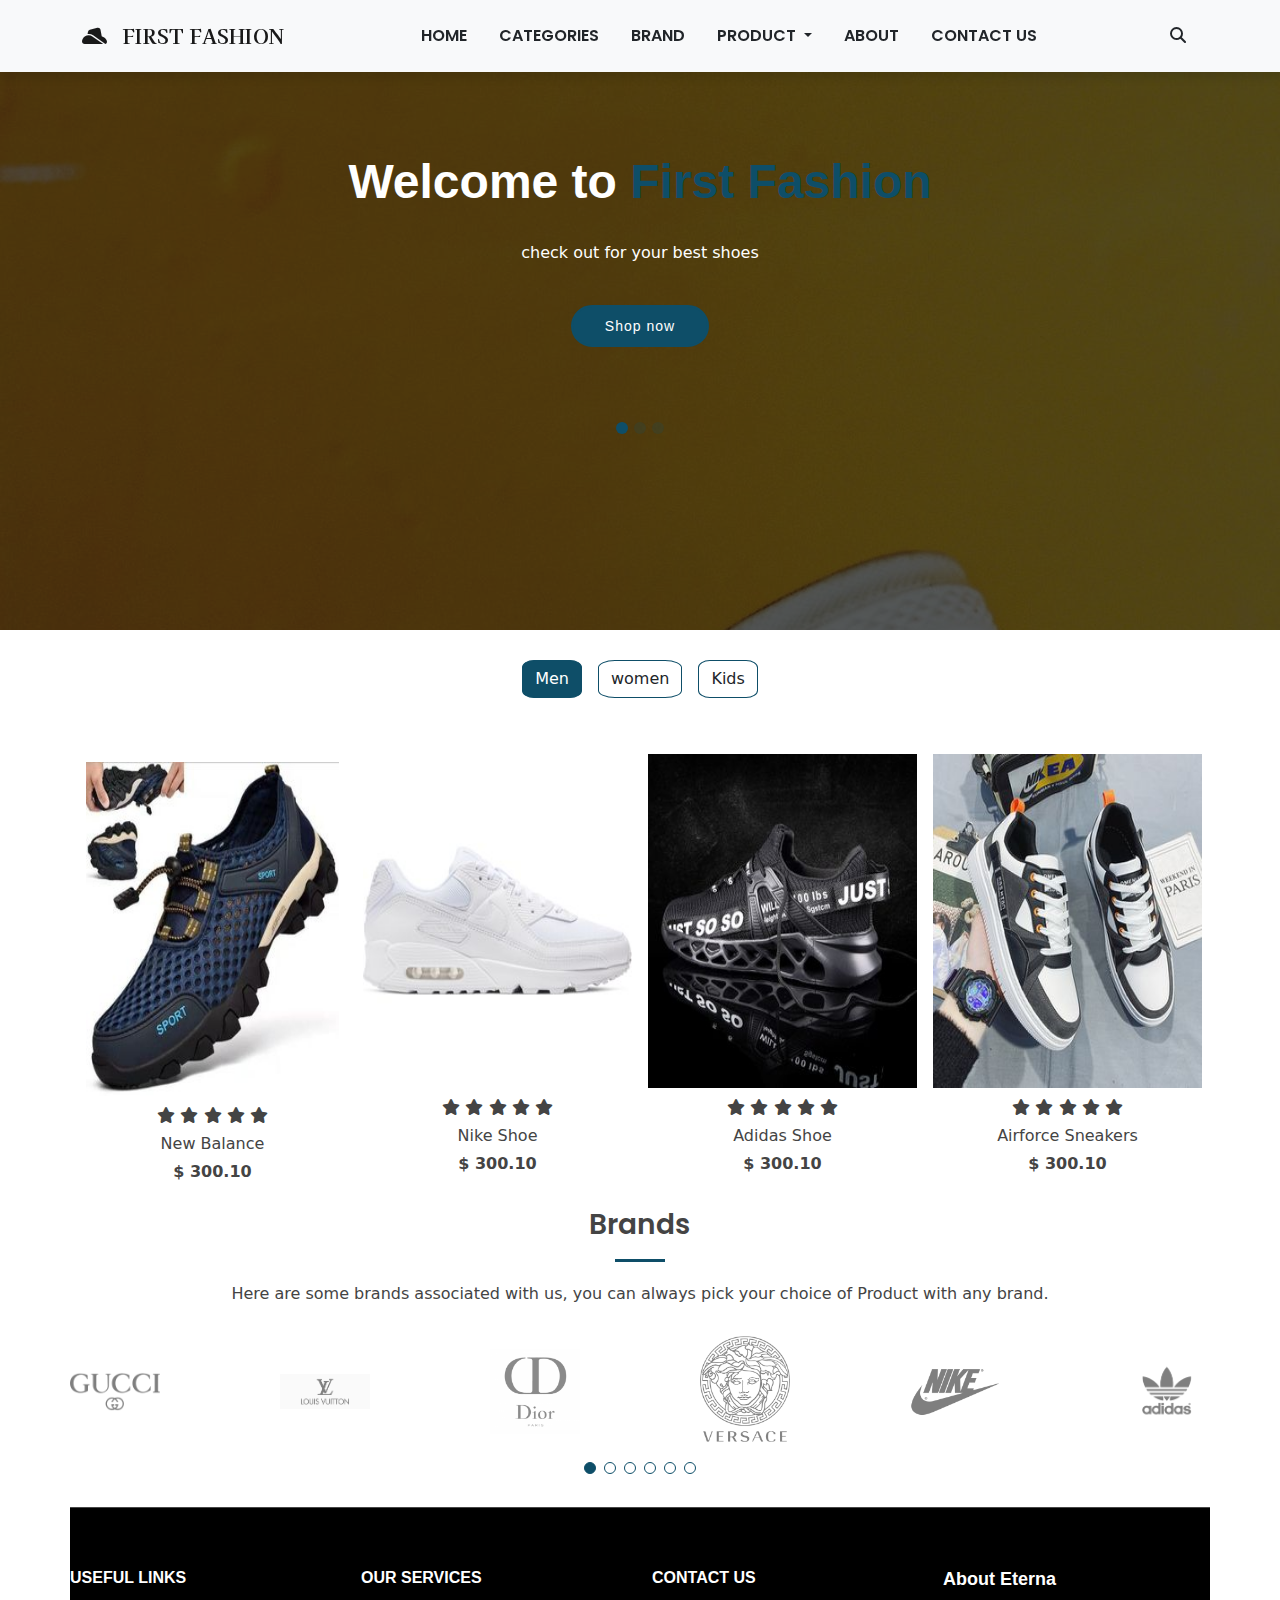
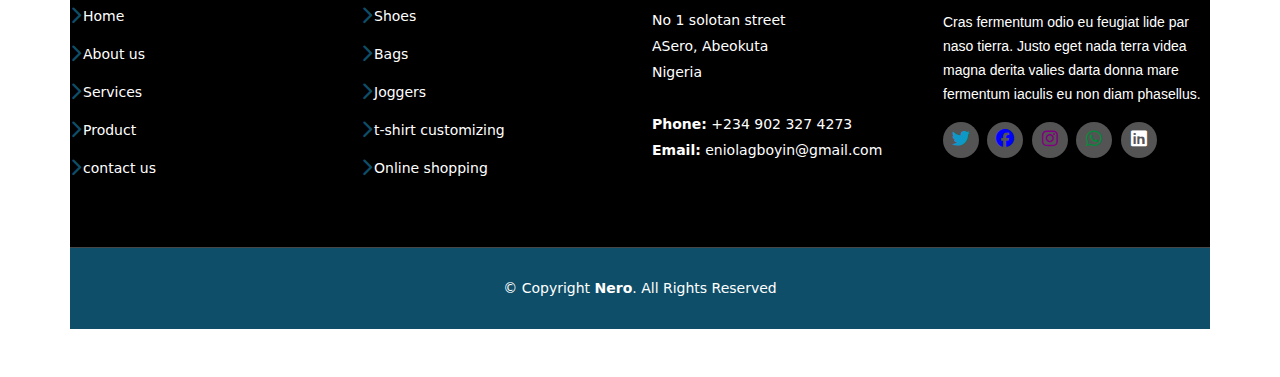
==== index.html @ dc3c1d3e "Basic setup updated" ====
<!DOCTYPE html>
<html lang="en">

<head>
  <meta charset="utf-8">
  <meta content="width=device-width, initial-scale=1.0" name="viewport">

  <title>Nero fash</title>


  <link href="assets/vendor/animate.css/animate.min.css" rel="stylesheet">
  <link rel="stylesheet" href="https://cdnjs.cloudflare.com/ajax/libs/font-awesome/6.1.0/css/all.min.css">
  <link href="assets/vendor/swiper/swiper-bundle.min.css" rel="stylesheet">
  <link rel="stylesheet" href="./bs/css/bootstrap.min.css">
  <link href="assets/css/style.css" rel="stylesheet">

</head>

<body>

 
  <!-- ======= Header ======= -->

  <nav class="navbar navbar-expand-lg navbar-light bg-light fixed-top">
    <div class="container">
      <a class="navbar-brand order-lg-0 justify-content-between align-items-center" href="index.html">
        <i class="fa-solid fa-hat-cowboy-side"></i>
        <span class="text-uppercase ms-2">First Fashion</span> 
      </a>

      <div class=" order-lg-2">
        <button type="button" class="btn border-0 position-relative">
          <i class="fa fa-search"></i>
        </button>
        
      </div>

      <button class="navbar-toggler border-0" type="button" data-bs-toggle="collapse" data-bs-target="#navbarNavDropdown" aria-controls="navbarNavDropdown" aria-expanded="false" aria-label="Toggle navigation">
        <span class="navbar-toggler-icon"></span>
      </button>

      <div class="collapse navbar-collapse order-lg-1" id="navbarNavDropdown">
        <ul class="navbar-nav mx-auto text-center ">
          <li class="nav-item px-2 py-2">
            <a class="nav-link text-uppercase text-dark " aria-current="page" href="index.html">Home</a>
          </li>
          <li class="nav-item px-2 py-2">
            <a class="nav-link text-uppercase text-dark " aria-current="page" href="#catig">Categories</a>
          </li>
          <li class="nav-item px-2 py-2">
            <a class="nav-link text-uppercase text-dark" href="#brands">Brand</a>
          </li>
          <li class="nav-item px-2 py-2 dropdown">
            <a class="nav-link text-uppercase text-dark dropdown-toggle" href="#" id="navbarDropdownMenuLink" role="button" data-bs-toggle="dropdown" aria-expanded="false">
                product
              </a>
              <ul class="dropdown-menu" aria-labelledby="navbarDropdownMenuLink">
                <li><a class="dropdown-item" href="./shoes.html">Shoes</a></li>
                <li><a class="dropdown-item" href="./bags.html">Bags</a></li>
                <li><a class="dropdown-item" href="./joggers.html">Joggers</a></li>
              </ul>
            </li>
          <li class="nav-item px-2 py-2">
            <a class="nav-link text-uppercase text-dark" href="about.html">About</a>
          </li>
          <li class="nav-item px-2 py-2">
            <a class="nav-link text-uppercase text-dark" href="contact.html">Contact us</a>
          </li>
        </ul>
      </div>
    </div>
  </nav>
  <!-- header section ends -->



  <!-- ======= carousel ======= -->
  <section id="hero">
    <div class="hero-container">
      <div id="heroCarousel" data-bs-interval="5000" class="carousel slide carousel-fade" data-bs-ride="carousel">

        <ol class="carousel-indicators" id="hero-carousel-indicators"></ol>

        <div class="carousel-inner" role="listbox">

          <!-- Slide 1 -->
          <div class="carousel-item active" style="background: url(assets/img/brands/ist\ bg.jpeg)no-repeat ">
            <div class="carousel-container">
              <div class="carousel-content">
                <h2 class="animate__animated animate__fadeInDown" style="color: white;">Welcome to <span>First Fashion</span></h2>
                <p class="animate__animated animate__fadeInUp">check out for your best shoes</p>
                <a href="" class="btn-get-started animate__animated animate__fadeInUp">Shop now</a>
              </div>
            </div>
          </div>

          <!-- Slide 2 -->
          <div class="carousel-item" style="background: url(./assets/img/2nd\ bg.jpg)  no-repeat;">
            <div class="carousel-container">
              <div class="carousel-content">
                <h2 class="animate__animated fanimate__adeInDown" style="color: white;">We Provide you <span>quality product</span></h2>
                <p class="animate__animated animate__fadeInUp">check out for quality bags</p>
                <a href="" class="btn-get-started animate__animated animate__fadeInUp">Shop now</a>
              </div>
            </div>
          </div>

          <!-- Slide 3 -->
          <div class="carousel-item" style="background: url(./assets/img/3rd\ bg.jpg) no-repeat cover;">
            <div class="carousel-container">
              <div class="carousel-content">
                <h2 class="animate__animated animate__fadeInDown" style="color: white;">Buy <span>Now</span></h2>
                <p class="animate__animated animate__fadeInUp">Enjoy wearing quality products</p>
                <a href="" class="btn-get-started animate__animated animate__fadeInUp">Shop now</a>
              </div>
            </div>
          </div>

        </div>

        <a class="carousel-control-prev" href="#heroCarousel" role="button" data-bs-slide="prev">
          <span class="carousel-control-prev-icon bi bi-chevron-left" aria-hidden="true"></span>
        </a>

        <a class="carousel-control-next" href="#heroCarousel" role="button" data-bs-slide="next">
          <span class="carousel-control-next-icon bi bi-chevron-right" aria-hidden="true"></span>
        </a>

      </div>
    </div>
  </section><!-- Carousel -->
  

  <!-- ======= Featured Section ======= -->
  <section id=".category" class="py-5">
    <div class="container" id="catig">
      <div class="title text-center">
          <h2 class=" d-inline-block position-relative">Categories</h2>
        </div>

        <div class="row">
          <div class="d-flex flex-wrap justify-content-center mt-5">
            <button type="button" class="btn  m-2 text-dark active-filter-btn">Men</button>
            <button type="button" class="btn  m-2 text-dark">women</button>
            <button type="button" class="btn m-2 text-dark">Kids</button>
          </div>

          <div class="collection-list mt-4 row gx-0 gy-3">
            <div class="col-md-6 col-lg-4 col-xl-3 p-2">
              <div class="collection-img position-relative">
                <img src="./assets/img/shoes/shoes 13.jpg" class="w-100 h-10 p-2">
            
              </div>
              <div class="text-center">
                <div class="rating">
                  <span class=""><i class="fas fa-star"></i></span>
                  <span class=""><i class="fas fa-star"></i></span>
                  <span class=""><i class="fas fa-star"></i></span>
                  <span class=""><i class="fas fa-star"></i></span>
                  <span class=""><i class="fas fa-star"></i></span>
                </div>
                <p class="text-capitalize my-1">New balance</p>
                <span class="fw-bold">$ 300.10</span>
              </div>
            </div>

            <div class="col-md-6 col-lg-4 col-xl-3">
              <div class="collection-img position-relative">
                <img src="./assets/img/shoes/shoes 3.jpg" class="w-100 h-10 p-2">
            
              </div>
              <div class="text-center">
                <div class="rating">
                  <span class=""><i class="fas fa-star"></i></span>
                  <span class=""><i class="fas fa-star"></i></span>
                  <span class=""><i class="fas fa-star"></i></span>
                  <span class=""><i class="fas fa-star"></i></span>
                  <span class=""><i class="fas fa-star"></i></span>
                </div>
                <p class="text-capitalize my-1">Nike shoe</p>
                <span class="fw-bold">$ 300.10</span>
              </div>
            </div>

            <div class="col-md-6 col-lg-4 col-xl-3">
              <div class="collection-img position-relative">
                <img src="./assets/img/shoes/shoes 5.jpg" class="w-100 h-10 p-2">
              
              </div>
              <div class="text-center">
                <div class="rating">
                  <span class=""><i class="fas fa-star"></i></span>
                  <span class=""><i class="fas fa-star"></i></span>
                  <span class=""><i class="fas fa-star"></i></span>
                  <span class=""><i class="fas fa-star"></i></span>
                  <span class=""><i class="fas fa-star"></i></span>
                </div>
                <p class="text-capitalize my-1">Adidas shoe</p>
                <span class="fw-bold">$ 300.10</span>
              </div>
            </div>

            
            <div class="col-md-6 col-lg-4 col-xl-3">
              <div class="collection-img position-relative">
                <img src="./assets/img/shoes/shoes 8.jpg" class="w-100 h-10 p-2">
               
              </div>
              <div class="text-center">
                <div class="rating">
                  <span class=""><i class="fas fa-star"></i></span>
                  <span class=""><i class="fas fa-star"></i></span>
                  <span class=""><i class="fas fa-star"></i></span>
                  <span class=""><i class="fas fa-star"></i></span>
                  <span class=""><i class="fas fa-star"></i></span>
                </div>
                <p class="text-capitalize my-1">Airforce Sneakers</p>
                <span class="fw-bold">$ 300.10</span>
              </div>
            </div>



            
      


    <!-- ======= Brands Section ======= -->
    <section id="brands" class="brands">
      <div class="container">

        <div class="section-title">
          <h2>Brands</h2>
          <p>Here are some brands associated with us, you can always pick your choice of Product with any brand.</p>
        </div>
      
          

        <div class="brands-slider swiper">
          <div class="swiper-wrapper align-items-center">
            <div class="swiper-slide"><img src="assets/img/brands/gucci 2.png" class="img-fluid" alt=""></div>
            <div class="swiper-slide"><img src="assets/img/brands/lv 1.png" class="img-fluid" alt=""></div>
            <div class="swiper-slide"><img src="assets/img/brands/main dior.png" class="img-fluid" alt=""></div>
            <div class="swiper-slide"><img src="assets/img/brands/versace 1.png.crdownload" class="img-fluid" alt=""></div>
            <div class="swiper-slide"><img src="assets/img/brands/nikey.png" class="img-fluid" alt=""></div>
            <div class="swiper-slide"><img src="assets/img/brands/adidas_PNG18.png" class="img-fluid" alt=""></div>
          </div>
          <div class="swiper-pagination"></div>
        </div>

      </div>
    </section><!-- brands Section -->

  </main><!-- End #main -->

  <!-- ======= Footer ======= -->
  <footer id="footer">




    <div class="footer-top">
      <div class="container">
        <div class="row">

          <div class="col-lg-3 col-md-6 footer-links">
            <h4>Useful Links</h4>
            <ul>
              <li><i class="fas fa-chevron-right"></i> <a href="#">Home</a></li>
              <li><i class="fas fa-chevron-right"></i> <a href="#">About us</a></li>
              <li><i class="fas fa-chevron-right"></i> <a href="#">Services</a></li>
              <li><i class="fas fa-chevron-right"></i> <a href="#">Product</a></li>
              <li><i class="fas fa-chevron-right"></i> <a href="#">contact us</a></li>
            </ul>
          </div>

          <div class="col-lg-3 col-md-6 footer-links">
            <h4>Our Services</h4>
            <ul>
              <li><i class="fas fa-chevron-right"></i> <a href="#">Shoes</a></li>
              <li><i class="fas fa-chevron-right"></i> <a href="#">Bags</a></li>
              <li><i class="fas fa-chevron-right"></i> <a href="#">Joggers</a></li>
              <li><i class="fas fa-chevron-right"></i> <a href="#">t-shirt customizing</a></li>
              <li><i class="fas fa-chevron-right"></i> <a href="#">Online shopping</a></li>
            </ul>
          </div>

          <div class="col-lg-3 col-md-6 footer-contact">
            <h4>Contact Us</h4>
            <p>
              No 1 solotan street<br>
              ASero, Abeokuta<br>
              Nigeria <br><br>
              <strong>Phone:</strong> +234 902 327 4273<br>
              <strong>Email:</strong> eniolagboyin@gmail.com<br>
            </p>

          </div>

          <div class="col-lg-3 col-md-6 footer-info">
            <h3>About Eterna</h3>
            <p>Cras fermentum odio eu feugiat lide par naso tierra. Justo eget nada terra videa magna derita valies darta donna mare fermentum iaculis eu non diam phasellus.</p>
            <div class="social-links mt-3">
              <a href="#" class="twitter"><i class="fa-brands fa-twitter" style="color: rgb(13, 152,199);"></i></a>
              <a href="#" class="facebook"><i class="fa-brands fa-facebook" style="color: blue; "></i></a>
              <a href="#" class="instagram"><i class="fa-brands fa-instagram" style="color: purple;"></i></a>
              <a href="#" class="google-plus"><i class="fa-brands fa-whatsapp" style="color: rgb(5, 136, 60);"></i></a>
              <a href="#" class="linkedin"><i class="fa-brands fa-linkedin"></i></a>
            </div>
          </div>

        </div>
      </div>
    </div>

    <div class="container">
      <div class="copyright">
        &copy; Copyright <strong><span>Nero</span></strong>. All Rights Reserved
      </div>
    </div>
  </footer>
  <!-- End Footer -->



  <a href="#" class="back-to-top d-flex align-items-center justify-content-center"><i class="fa-solid fa-arrow-up"></i></a>

  <script src="assets/vendor/glightbox/js/glightbox.min.js"></script>
  <script src="assets/vendor/isotope-layout/isotope.pkgd.min.js"></script>
  <script src="assets/vendor/swiper/swiper-bundle.min.js"></script>
  <script src="assets/vendor/waypoints/noframework.waypoints.js"></script>
 <script src="./bs/js/bootstrap.min.js"></script>
  <script src="assets/js/main.js"></script>

</body>

</html>
---- assets/css/style.css ----
@import url('https://fonts.googleapis.com/css2?family=Kaisei+Tokumin:wght@500&family=Poppins:wght@200&display=swap');
:root{
  --lg-font:  'Kaisei Tokumin', serif;
  --sm-font: 'Poppins', sans-serif;
}

body {
  /* font-family: "Open Sans", sans-serif; */
  color: #444444;
}

a {
  color: #e96b56;
  text-decoration: none;
}

a:hover {
  color: #0e4e68;
  text-decoration: none;
}

h1, h2, h3, h4, h5, h6 {
  font-family: "Raleway", sans-serif;
}

/*--------------------------------------------------------------
# Back to top button
--------------------------------------------------------------*/
.back-to-top {
  position: fixed;
  visibility: hidden;
  opacity: 0;
  right: 15px;
  bottom: 15px;
  z-index: 996;
  background: #0e4e68;
  width: 40px;
  height: 40px;
  border-radius: 4px;
  transition: all 0.4s;
}
.back-to-top i {
  font-size: 28px;
  color: #fff;
  line-height: 0;
}
.back-to-top:hover {
  background: #ee8b7a;
  color: #fff;
}
.back-to-top.active {
  visibility: visible;
  opacity: 1;
}




/*--------------------------------------------------------------
# Navigation Menu
--------------------------------------------------------------*/

#navbarNavDropdown .navbar-nav .nav-item .nav-link:hover{
  color: #0e4e68;
}
.navbar{
  box-shadow: 0 3px 9px 3px rgba(0, 0, 0, 0.1);
}
#navbarNavDropdown .navbar-nav .nav-item .nav-link.active {
  font-weight: 600;
  color: #0e4e68;
  font-size: 18px;
}
.navbar-brand{
  font-weight: bold;
  font-size: 20px;
  text-decoration: none;
}
.navbar-brand span{
  font-family: var(--lg-font);
}
.nav-item{
  font-family: var(--sm-font);
  font-weight: 600;
}




/* -------------Navigation End */


/* media queries */

/* @media (max-width:991px){
  html{
      font-size: 55%;
  }
  .header{
      padding: 2rem;
  }
}

@media (max-width:768px){
  .header{
      background-color: white;
  }
  .header #menu-bar{
      display: block;
  }
  .header .navbar{
      position: absolute;
      top:100%; left: -120%; 
      width: 100%;
      background: rgb(2, 2, 42);
      border-top: .1rem solid rgba(0, 0, 0, 0.1);
  }
  .header .navbar.active{
      left: 0;
  }
  .header .navbar ul li {
      padding: .5rem;
      margin: 3rem;
      display: block;
  }
  .header .navbar ul li a{
      color: white;
      font-size: 2.5rem;
  }
  .icons #q-btn{
      color: black;
  }
} */

/*--------------------------------------------------------------
# Hero Section
--------------------------------------------------------------*/
#hero {
  width: 100%;
  height: 70vh;
  background-color: rgba(59, 59, 59, 0.8);
  overflow: hidden;
  padding: 0;
  margin-bottom: -120px;
  position: relative;
  z-index: 1;
}
#hero .carousel-item {
  width: 100%;
  height: 70vh;
  background-size: cover;
  background-position: center;
  background-repeat: no-repeat;
  background-position: center center;
}
#hero .carousel-item::before {
  content: "";
  background-color: rgba(13, 17, 17, 0.698);
  position: absolute;
  top: 0;
  right: 0;
  left: 0;
  bottom: 0;
}
#hero .carousel-container {
  display: flex;
  justify-content: center;
  align-items: center;
  position: absolute;
  bottom: 0;
  top: 0;
  left: 0;
  right: 0;
  padding-bottom: 120px;
}
#hero .carousel-content {
  text-align: center;
}
#hero h2 {
  color: black;
  margin-bottom: 30px;
  font-size: 48px;
  font-weight: 700;
}
#hero h2 span {
  color: #0e4e68;
}
#hero p {
  width: 80%;
  -webkit-animation-delay: 0.4s;
  animation-delay: 0.4s;
  margin: 0 auto 30px auto;
  color: white;
}
#hero .carousel-inner .carousel-item {
  transition-property: opacity;
  background-position: center top;
}
#hero .carousel-inner .carousel-item,
#hero .carousel-inner .active.carousel-item-start,
#hero .carousel-inner .active.carousel-item-end {
  opacity: 0;
}
#hero .carousel-inner .active,
#hero .carousel-inner .carousel-item-next.carousel-item-start,
#hero .carousel-inner .carousel-item-prev.carousel-item-end {
  opacity: 1;
  transition: 0.5s;
}
#hero .carousel-inner .carousel-item-next,
#hero .carousel-inner .carousel-item-prev,
#hero .carousel-inner .active.carousel-item-start,
#hero .carousel-inner .active.carousel-item-end {
  left: 0;
  transform: translate3d(0, 0, 0);
}
#hero .carousel-control-prev, #hero .carousel-control-next {
  width: 10%;
}
#hero .carousel-control-next-icon, #hero .carousel-control-prev-icon {
  background: none;
  font-size: 48px;
  line-height: 1;
  width: auto;
  height: auto;
  color: #545454;
}
#hero .carousel-indicators li {
  cursor: pointer;
  background: #0e4e68;
  overflow: hidden;
  border: 0;
  width: 12px;
  height: 12px;
  border-radius: 50px;
  margin-bottom: 180px;
  opacity: 0.2;
}
#hero .carousel-indicators li.active {
  opacity: 1;
}
#hero .btn-get-started {
  font-family: "Raleway", sans-serif;
  font-weight: 500;
  font-size: 14px;
  letter-spacing: 1px;
  display: inline-block;
  padding: 12px 32px;
  border-radius: 50px;
  transition: 0.5s;
  line-height: 1;
  margin: 10px;
  color: #fff;
  -webkit-animation-delay: 0.8s;
  animation-delay: 0.8s;
  border: 2px solid #0e4e68;
  background: #0e4e68;
}
#hero .btn-get-started:hover {
  background: transparent;
  color: #0e4e68;
  text-decoration: none;
}
@media (max-height: 768px), (max-width: 1200px) {
  #hero {
    margin-bottom: 60px;
  }
  #hero .carousel-container {
    padding-bottom: 0;
  }
  #hero .carousel-indicators li {
    margin-bottom: 0;
  }
}
@media (max-width: 768px) {
  #hero {
    height: 90vh;
  }
  #hero .carousel-item {
    height: 90vh;
  }
}
@media (min-width: 1024px) {
  #hero p {
    width: 50%;
  }
  #hero .carousel-control-prev, #hero .carousel-control-next {
    width: 5%;
  }
}

/* title */
.title h2::before{
  position: absolute;
  content: " ";
  width: 4px;
  height: 50px;
  background-color: rgb(3, 43, 117);
  left: -20px;
  top: 50%;
  transform: translateY(-50%);
}
.btn{
  border: 1px solid #0e4e68;
  border-radius: 20%;
}
.btn:hover{
  color: white!important;
  background-color: #0e4e68;
}
.active-filter-btn{
  background-color: #0e4e68;
  color: white!important;
  border-color: #0e4e68;
}
.collection-img span{
  top: 20px;
  right: 50px;
  height: 46px;
  width: 46px;
  border-radius: 50%;
}
.collection-img img{
  width: 100px;
  height: 350px;
} 
/*--------------------------------------------------------------
# Sections General
--------------------------------------------------------------*/
.section {
  padding: 0 0 80px 0;
}

.section-bg {
  background-color: white;
}

.section-title {
  text-align: center;
  padding-bottom: 30px;
}
.section-title h2 {
  font-size: 28px;
  font-weight: 600;
  margin-bottom: 20px;
  padding-bottom: 20px;
  position: relative;
  font-family: "Poppins", sans-serif;
}
.section-title h2::after {
  content: "";
  position: absolute;
  display: block;
  width: 50px;
  height: 3px;
  background: #0e4e68;
  bottom: 0;
  left: calc(50% - 25px);
}
.section-title p {
  margin-bottom: 0;
}

/*--------------------------------------------------------------
# Breadcrumbs
--------------------------------------------------------------*/
.breadcrumbs {
  padding: 20px 0 20px 0;
  background: #f7f7f7;
  border-bottom: 1px solid #ededed;
  margin-bottom: 40px;
}
.breadcrumbs h2 {
  font-size: 28px;
  font-weight: 700;
  color: #545454;
}
.breadcrumbs ol {
  display: flex;
  flex-wrap: wrap;
  list-style: none;
  padding: 0 0 5px 0;
  margin: 0;
  font-size: 14px;
}
.breadcrumbs ol li + li {
  padding-left: 10px;
}
.breadcrumbs ol li + li::before {
  display: inline-block;
  padding-right: 10px;
  color: #6e6e6e;
  content: "/";
}

/*--------------------------------------------------------------
# Featured
--------------------------------------------------------------*/

.gender-card{
  display: flex;
}
.gender-card .card{
  box-shadow: 1p;
}

/* .featured {
  position: relative;
  z-index: 2;
}
.featured .icon-box {
  padding: 40px 30px;
  box-shadow: 0px 2px 15px rgba(0, 0, 0, 0.15);
  border-radius: 10px;
  background: #fff;
  transition: all ease-in-out 0.3s;
  height: 100%;
}
.featured .icon-box i {
  color: #e96b56;
  font-size: 42px;
  margin-bottom: 15px;
  display: block;
  line-height: 0;
}
.featured .icon-box h3 {
  font-weight: 700;
  margin-bottom: 15px;
  font-size: 20px;
}
.featured .icon-box h3 a {
  color: #545454;
  transition: 0.3s;
}
.featured .icon-box p {
  color: #545454;
  line-height: 24px;
  font-size: 14px;
  margin-bottom: 0;
}
.featured .icon-box:hover {
  background: #e96b56;
}
.featured .icon-box:hover i, .featured .icon-box:hover h3 a, .featured .icon-box:hover p {
  color: #fff;
} */



/*--------------------------------------------------------------
# About
--------------------------------------------------------------*/
.about .content h3 {
  font-weight: 600;
  font-size: 26px;
  color: #545454;
}
.about .content ul {
  list-style: none;
  padding: 0;
}
.about .content ul li {
  padding-bottom: 10px;
}
.about .content ul i {
  font-size: 20px;
  padding-right: 4px;
  color: #e96b56;
}
.about .content p:last-child {
  margin-bottom: 0;
}



/*--------------------------------------------------------------
# Our Clients
--------------------------------------------------------------*/
.brands .swiper-pagination {
  margin-top: 20px;
  position: relative;
}
.brands .swiper-pagination .swiper-pagination-bullet {
  width: 12px;
  height: 12px;
  background-color: #fff;
  opacity: 1;
  border: 1px solid #0e4e68;
}
.brands .swiper-pagination .swiper-pagination-bullet-active {
  background-color: #0e4e68;
}
.brands .swiper-slide img {
  opacity: 0.5;
  transition: 0.3s;
  filter: grayscale(100);
}
.brands .swiper-slide img:hover {
  filter: none;
  opacity: 1;
}

/*--------------------------------------------------------------
# Counts
--------------------------------------------------------------*/
.counts .count-box {
  box-shadow: -10px -5px 40px 0 rgba(0, 0, 0, 0.1);
  padding: 30px;
  width: 100%;
}
.counts .count-box i {
  display: block;
  font-size: 30px;
  color: #e96b56;
  float: left;
  line-height: 0;
}
.counts .count-box span {
  font-size: 42px;
  line-height: 24px;
  display: block;
  font-weight: 700;
  color: #545454;
  margin-left: 50px;
}
.counts .count-box p {
  padding: 30px 0 0 0;
  margin: 0;
  font-family: "Raleway", sans-serif;
  font-size: 14px;
}
.counts .count-box a {
  font-weight: 600;
  display: block;
  margin-top: 20px;
  color: #7a7a7a;
  font-size: 15px;
  font-family: "Poppins", sans-serif;
  transition: ease-in-out 0.3s;
}
.counts .count-box a:hover {
  color: #a1a1a1;
}


/*--------------------------------------------------------------
# Our Skills
--------------------------------------------------------------*/
.skills .content h3 {
  font-weight: 700;
  font-size: 26px;
  color: #545454;
  font-family: "Poppins", sans-serif;
  margin-bottom: 20px;
}
.skills .content ul {
  list-style: none;
  padding: 0;
}
.skills .content ul li {
  padding-bottom: 10px;
}
.skills .content ul i {
  font-size: 20px;
  padding-right: 4px;
  color: #e96b56;
}
.skills .content p:last-child {
  margin-bottom: 0;
}
.skills .progress {
  height: 62px;
  display: block;
  background: none;
  border-radius: 0;
}
.skills .progress .skill {
  padding: 0;
  margin: 0 0 6px 0;
  text-transform: uppercase;
  display: block;
  font-weight: 600;
  font-family: "Poppins", sans-serif;
  color: #545454;
}
.skills .progress .skill .val {
  float: right;
  font-style: normal;
}
.skills .progress-bar-wrap {
  background: #e0e0e0;
}
.skills .progress-bar {
  width: 1px;
  height: 10px;
  transition: 0.9s;
  background-color: #e96b56;
}
.cardi{
  display: flex;
  justify-content: space-between;
  align-items: center;
  margin: 10px auto;
}
.car{
    margin-left: 80px;
}



/*--------------------------------------------------------------
# Footer
--------------------------------------------------------------*/
#footer {
  background: #0e4e68;
  padding: 0 0 30px 0;
  color: #fff;
  font-size: 14px;
}
#footer .footer-top {
  background: black;
  border-top: 1px solid #474747;
  border-bottom: 1px solid #474747;
  padding: 60px 0 30px 0;
}
#footer .footer-top .footer-info {
  margin-bottom: 30px;
}
#footer .footer-top .footer-info h3 {
  font-size: 18px;
  margin: 0 0 20px 0;
  padding: 2px 0 2px 0;
  line-height: 1;
  font-weight: 700;
}
#footer .footer-top .footer-info p {
  font-size: 14px;
  line-height: 24px;
  margin-bottom: 0;
  font-family: "Raleway", sans-serif;
  color: #fff;
}
#footer .footer-top .social-links a {
  font-size: 18px;
  font-weight: 700;
  display: inline-block;
  background: #545454;
  color: #fff;
  line-height: 1;
  padding: 8px 0;
  margin-right: 4px;
  border-radius: 50%;
  text-align: center;
  width: 36px;
  height: 36px;
  transition: 0.3s;
}
#footer .footer-top .social-links a:hover {
  background: #0e4e68;
  color: #fff;
  text-decoration: none;
}

#footer .footer-top h4 {
  font-size: 16px;
  font-weight: bold;
  color: #fff;
  text-transform: uppercase;
  position: relative;
  padding-bottom: 12px;
}
#footer .footer-top .footer-links {
  margin-bottom: 30px;
}
#footer .footer-top .footer-links ul {
  list-style: none;
  padding: 0;
  margin: 0;
}
#footer .footer-top .footer-links ul i {
  padding-right: 2px;
  color: #0e4e68  ;
  font-size: 18px;
  line-height: 1;
}
#footer .footer-top .footer-links ul li {
  padding: 10px 0;
  display: flex;
  align-items: center;
}
#footer .footer-top .footer-links ul li:first-child {
  padding-top: 0;
}
#footer .footer-top .footer-links ul a {
  color: #fff;
  transition: 0.3s;
  display: inline-block;
  line-height: 1;
}
#footer .footer-top .footer-links ul a:hover {
  color: #0e4e68;
}
#footer .footer-top .footer-contact {
  margin-bottom: 30px;
}
#footer .footer-top .footer-contact p {
  line-height: 26px;
}
#footer .copyright {
  text-align: center;
  padding-top: 30px;
}
#footer .credits {
  padding-top: 10px;
  text-align: center;
  font-size: 13px;
  color: #fff;
}
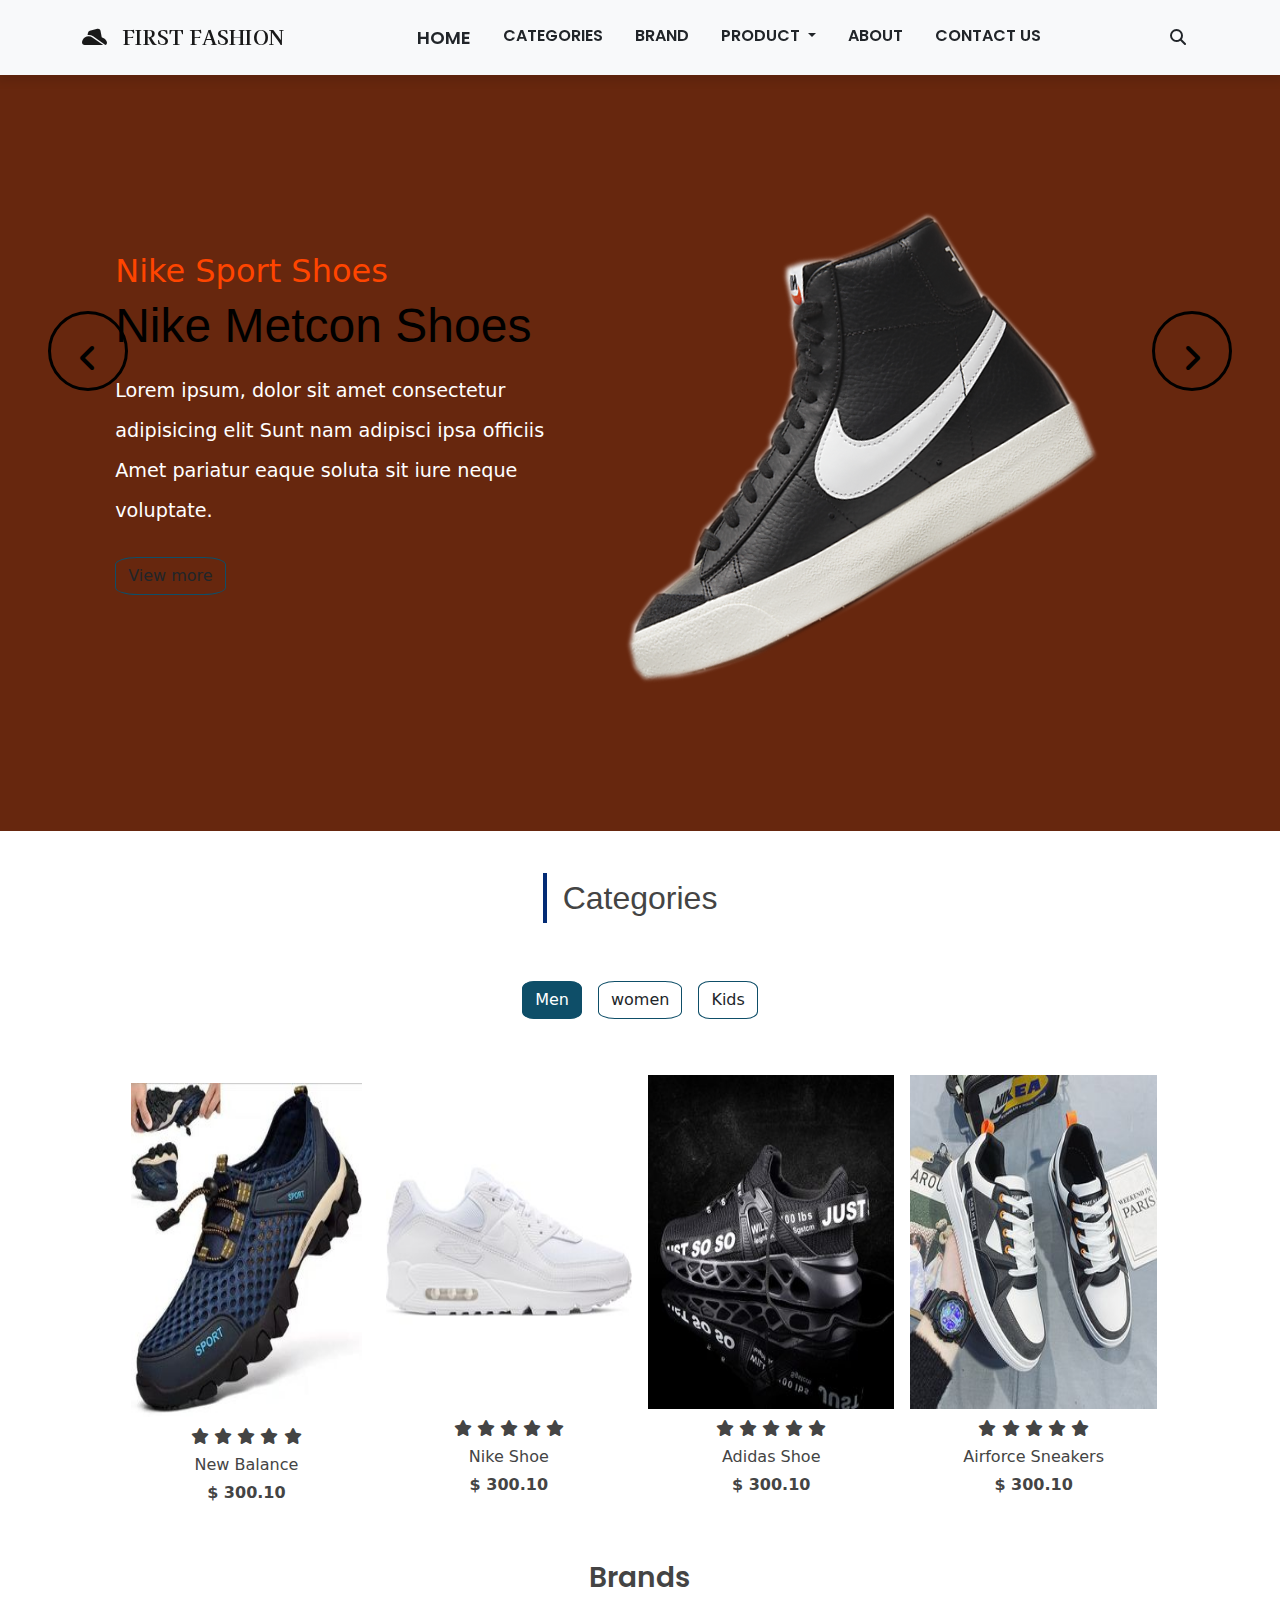
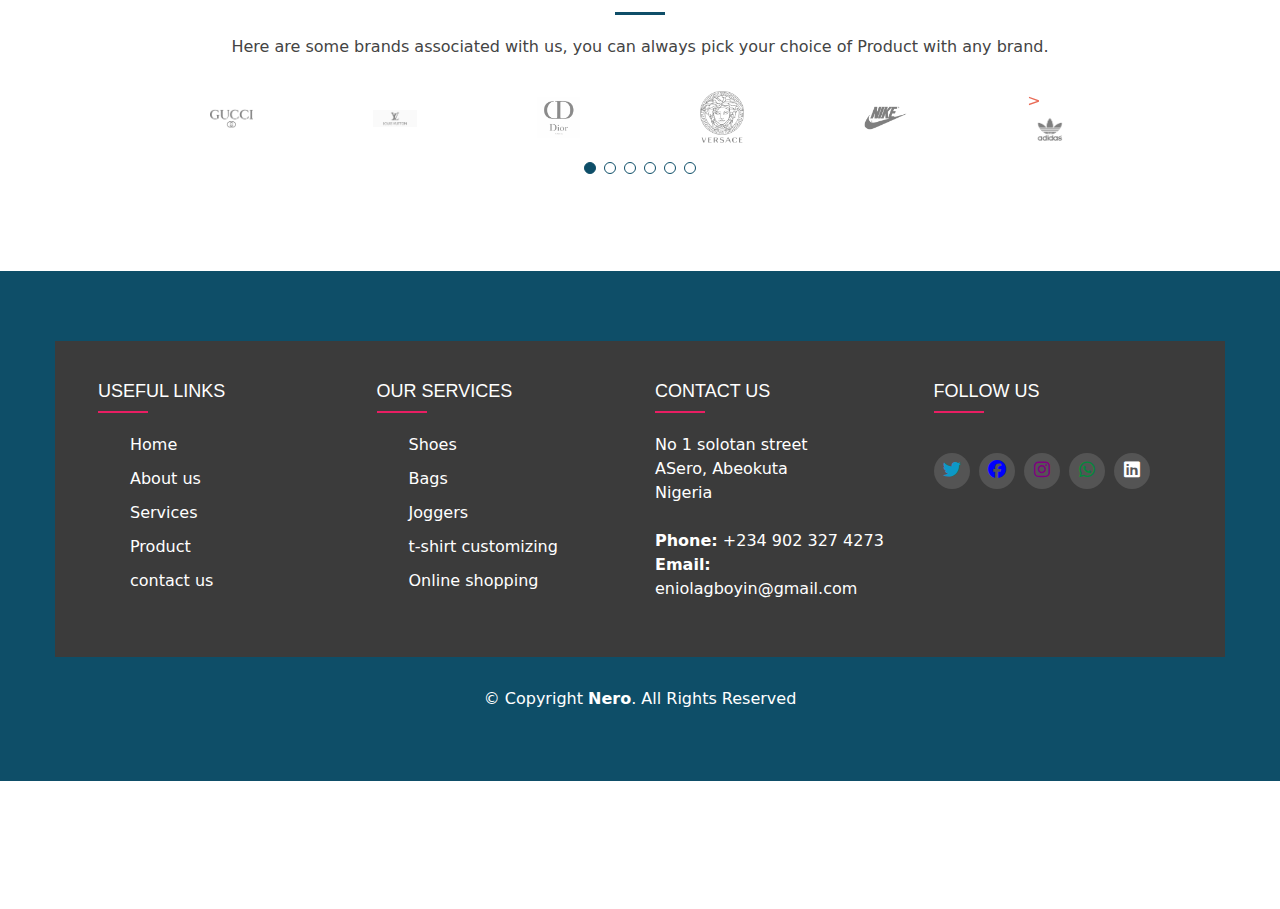
==== commit 4e5377a3: "OKay" ====
--- a/index.html
+++ b/index.html
@@ -42,7 +42,7 @@
       <div class="collapse navbar-collapse order-lg-1" id="navbarNavDropdown">
         <ul class="navbar-nav mx-auto text-center ">
           <li class="nav-item px-2 py-2">
-            <a class="nav-link text-uppercase text-dark " aria-current="page" href="index.html">Home</a>
+            <a class="nav-link text-uppercase text-dark active" aria-current="page" href="index.html">Home</a>
           </li>
           <li class="nav-item px-2 py-2">
             <a class="nav-link text-uppercase text-dark " aria-current="page" href="#catig">Categories</a>
@@ -75,60 +75,81 @@
 
 
   <!-- ======= carousel ======= -->
-  <section id="hero">
-    <div class="hero-container">
-      <div id="heroCarousel" data-bs-interval="5000" class="carousel slide carousel-fade" data-bs-ride="carousel">
-
-        <ol class="carousel-indicators" id="hero-carousel-indicators"></ol>
-
-        <div class="carousel-inner" role="listbox">
-
-          <!-- Slide 1 -->
-          <div class="carousel-item active" style="background: url(assets/img/brands/ist\ bg.jpeg)no-repeat ">
-            <div class="carousel-container">
-              <div class="carousel-content">
-                <h2 class="animate__animated animate__fadeInDown" style="color: white;">Welcome to <span>First Fashion</span></h2>
-                <p class="animate__animated animate__fadeInUp">check out for your best shoes</p>
-                <a href="" class="btn-get-started animate__animated animate__fadeInUp">Shop now</a>
-              </div>
-            </div>
-          </div>
-
-          <!-- Slide 2 -->
-          <div class="carousel-item" style="background: url(./assets/img/2nd\ bg.jpg)  no-repeat;">
-            <div class="carousel-container">
-              <div class="carousel-content">
-                <h2 class="animate__animated fanimate__adeInDown" style="color: white;">We Provide you <span>quality product</span></h2>
-                <p class="animate__animated animate__fadeInUp">check out for quality bags</p>
-                <a href="" class="btn-get-started animate__animated animate__fadeInUp">Shop now</a>
-              </div>
-            </div>
-          </div>
-
-          <!-- Slide 3 -->
-          <div class="carousel-item" style="background: url(./assets/img/3rd\ bg.jpg) no-repeat cover;">
-            <div class="carousel-container">
-              <div class="carousel-content">
-                <h2 class="animate__animated animate__fadeInDown" style="color: white;">Buy <span>Now</span></h2>
-                <p class="animate__animated animate__fadeInUp">Enjoy wearing quality products</p>
-                <a href="" class="btn-get-started animate__animated animate__fadeInUp">Shop now</a>
-              </div>
-            </div>
-          </div>
-
-        </div>
-
-        <a class="carousel-control-prev" href="#heroCarousel" role="button" data-bs-slide="prev">
-          <span class="carousel-control-prev-icon bi bi-chevron-left" aria-hidden="true"></span>
-        </a>
-
-        <a class="carousel-control-next" href="#heroCarousel" role="button" data-bs-slide="next">
-          <span class="carousel-control-next-icon bi bi-chevron-right" aria-hidden="true"></span>
-        </a>
-
-      </div>
-    </div>
-  </section><!-- Carousel -->
+  <section class="home" id="home">
+    <div class="slide-container active" style="background-color: #67270E;">
+      <!-- <img src="./assets/img/slide/blue_textile_background.jpg" alt="" class="bgimg"> -->
+        <div class="slide">
+            <div class="content">
+                <span>Nike Sport Shoes</span>
+                <h3>Nike Metcon Shoes</h3>
+                <p>
+                    Lorem ipsum, dolor sit amet consectetur adipisicing elit 
+                    Sunt nam adipisci ipsa officiis Amet pariatur eaque soluta 
+                    sit iure neque voluptate.
+                </p>
+                <a href="#" class="btn">View more</a>
+            </div>
+            <div class="image">
+                <img src="./assets/img/slide/1.png" class="shoe">
+            </div>
+        </div>
+    </div>
+    <div class="slide-container " style="background-color: #21670E;">
+        <div class="slide">
+            <div class="content">
+                <span>Nike Sport Shoes</span>
+                <h3>Nike Metcon Shoes</h3>
+                <p>
+                    Lorem ipsum, dolor sit amet consectetur adipisicing elit 
+                    Sunt nam adipisci ipsa officiis Amet pariatur eaque soluta 
+                    sit iure neque voluptate.
+                </p>
+                <a href="#" class="botn">View more</a>
+            </div>
+            <div class="image">
+                <img src="./assets/img/slide/apostolos-vamvouras-YQbJLyY0hFU-unsplash-removebg-preview.png" class="shoe" >
+            </div>
+        </div>
+    </div>
+    <div class="slide-container" style="background-color: #540E67;">
+        <div class="slide">
+            <div class="content">
+                <span>Nike Sport Shoes</span>
+                <h3>Nike Metcon Shoes</h3>
+                <p>
+                    Lorem ipsum, dolor sit amet consectetur adipisicing elit 
+                    Sunt nam adipisci ipsa officiis Amet pariatur eaque soluta 
+                    sit iure neque voluptate.
+                </p>
+                <a href="#" class="botn">View more</a>
+            </div>
+            <div class="image">
+                <img src="./assets/img/slide/3.png" class="shoe">
+            </div>
+        </div>
+    </div>
+    <div class="slide-container" style="background-color: #0E4E68;">
+        <div class="slide">
+            <div class="content">
+                <span>Nike Sport Shoes</span>
+                <h3>Nike Metcon Shoes</h3>
+                <p>
+                    Lorem ipsum, dolor sit amet consectetur adipisicing elit 
+                    Sunt nam adipisci ipsa officiis Amet pariatur eaque soluta 
+                    sit iure neque voluptate.
+                </p>
+                <a href="#" class="botn">View more</a>
+            </div>
+            <div class="image">
+                <img src="./assets/img/slide/4.png" class="shoe">
+            </div>
+        </div>
+    </div>
+
+    <div id="prev" class="fa fa-angle-left" onclick="prev();"></div>
+    <div id="next" class="fa fa-angle-right" onclick="next();"></div>
+</section>
+  <!-- Carousel -->
   
 
   <!-- ======= Featured Section ======= -->
@@ -226,7 +247,10 @@
 
 
     <!-- ======= Brands Section ======= -->
-    <section id="brands" class="brands">
+          
+
+        <div class="brands-slider swiper">
+          <section id="brands" class="brands">
       <div class="container">
 
         <div class="section-title">
@@ -238,87 +262,83 @@
 
         <div class="brands-slider swiper">
           <div class="swiper-wrapper align-items-center">
-            <div class="swiper-slide"><img src="assets/img/brands/gucci 2.png" class="img-fluid" alt=""></div>
-            <div class="swiper-slide"><img src="assets/img/brands/lv 1.png" class="img-fluid" alt=""></div>
-            <div class="swiper-slide"><img src="assets/img/brands/main dior.png" class="img-fluid" alt=""></div>
-            <div class="swiper-slide"><img src="assets/img/brands/versace 1.png.crdownload" class="img-fluid" alt=""></div>
-            <div class="swiper-slide"><img src="assets/img/brands/nikey.png" class="img-fluid" alt=""></div>
-            <div class="swiper-slide"><img src="assets/img/brands/adidas_PNG18.png" class="img-fluid" alt=""></div>
+            <div class="swiper-slide"><a href="https://www.gucci.com/"><img src="assets/img/brands/gucci 2.png" class="img-fluid" alt=""></a></div>
+            <div class="swiper-slide"><a href="https://www.louisvuitton.com/"><img src="assets/img/brands/lv 1.png" class="img-fluid" alt=""></a></div>
+            <div class="swiper-slide"><a href="https://www.dior.com/"><img src="assets/img/brands/main dior.png" class="img-fluid" alt=""></a></div>
+            <div class="swiper-slide"><a href="https://www.versace.com/"><img src="assets/img/brands/versace 1.png.crdownload" class="img-fluid" alt=""></a></div>
+            <div class="swiper-slide"><a href="https://www.nike.com/"><img src="assets/img/brands/nikey.png" class="img-fluid" alt=""></a></div>
+            <div class="swiper-slide"><a href="https://www.adidas.com/us">><img src="assets/img/brands/adidas_PNG18.png" class="img-fluid" alt=""></a></div>
           </div>
           <div class="swiper-pagination"></div>
         </div>
 
       </div>
+        </div>
+
+      </div>
     </section><!-- brands Section -->
 
   </main><!-- End #main -->
 
   <!-- ======= Footer ======= -->
   <footer id="footer">
-
-
-
-
-    <div class="footer-top">
-      <div class="container">
-        <div class="row">
-
-          <div class="col-lg-3 col-md-6 footer-links">
-            <h4>Useful Links</h4>
-            <ul>
-              <li><i class="fas fa-chevron-right"></i> <a href="#">Home</a></li>
-              <li><i class="fas fa-chevron-right"></i> <a href="#">About us</a></li>
-              <li><i class="fas fa-chevron-right"></i> <a href="#">Services</a></li>
-              <li><i class="fas fa-chevron-right"></i> <a href="#">Product</a></li>
-              <li><i class="fas fa-chevron-right"></i> <a href="#">contact us</a></li>
-            </ul>
+    <div class="container">
+      <div class="row">
+        <div class="footer-col">
+          <h4>Useful Links</h4>
+          <ul>
+            <li><a href="#">Home</a></li>
+            <li><a href="#">About us</a></li>
+            <li><a href="#">Services</a></li>
+            <li><a href="#">Product</a></li>
+            <li><a href="#">contact us</a></li>
+          </ul>
+        </div>
+
+        <div class="footer-col">
+          <h4>Our Services</h4>
+          <ul>
+            <li><a href="#">Shoes</a></li>
+            <li><a href="#">Bags</a></li>
+            <li><a href="#">Joggers</a></li>
+            <li><a href="#">t-shirt customizing</a></li>
+            <li><a href="#">Online shopping</a></li>
+          </ul>
+        </div>
+
+        <div class="footer-col">
+          <h4>Contact Us</h4>
+          <p>
+            No 1 solotan street<br>
+            ASero, Abeokuta<br>
+            Nigeria <br><br>
+            <strong>Phone:</strong> +234 902 327 4273<br>
+            <strong>Email:</strong> eniolagboyin@gmail.com<br>
+          </p>
+
+        </div>
+
+        <div class="footer-col">
+          <h4>Follow us</h4>
+          <div class="social-links ">
+            <a href="#" class="twitter"><i class="fa-brands fa-twitter" style="color: rgb(13, 152,199);"></i></a>
+            <a href="#" class="facebook"><i class="fa-brands fa-facebook icon" style="color: blue; "></i></a>
+            <a href="#" class="instagram"><i class="fa-brands fa-instagram icon" style="color: purple;"></i></a>
+            <a href="#" class="google-plus"><i class="fa-brands fa-whatsapp icon" style="color: rgb(5, 136, 60);"></i></a>
+            <a href="#" class="linkedin"><i class="fa-brands fa-linkedin"></i></a>
           </div>
-
-          <div class="col-lg-3 col-md-6 footer-links">
-            <h4>Our Services</h4>
-            <ul>
-              <li><i class="fas fa-chevron-right"></i> <a href="#">Shoes</a></li>
-              <li><i class="fas fa-chevron-right"></i> <a href="#">Bags</a></li>
-              <li><i class="fas fa-chevron-right"></i> <a href="#">Joggers</a></li>
-              <li><i class="fas fa-chevron-right"></i> <a href="#">t-shirt customizing</a></li>
-              <li><i class="fas fa-chevron-right"></i> <a href="#">Online shopping</a></li>
-            </ul>
-          </div>
-
-          <div class="col-lg-3 col-md-6 footer-contact">
-            <h4>Contact Us</h4>
-            <p>
-              No 1 solotan street<br>
-              ASero, Abeokuta<br>
-              Nigeria <br><br>
-              <strong>Phone:</strong> +234 902 327 4273<br>
-              <strong>Email:</strong> eniolagboyin@gmail.com<br>
-            </p>
-
-          </div>
-
-          <div class="col-lg-3 col-md-6 footer-info">
-            <h3>About Eterna</h3>
-            <p>Cras fermentum odio eu feugiat lide par naso tierra. Justo eget nada terra videa magna derita valies darta donna mare fermentum iaculis eu non diam phasellus.</p>
-            <div class="social-links mt-3">
-              <a href="#" class="twitter"><i class="fa-brands fa-twitter" style="color: rgb(13, 152,199);"></i></a>
-              <a href="#" class="facebook"><i class="fa-brands fa-facebook" style="color: blue; "></i></a>
-              <a href="#" class="instagram"><i class="fa-brands fa-instagram" style="color: purple;"></i></a>
-              <a href="#" class="google-plus"><i class="fa-brands fa-whatsapp" style="color: rgb(5, 136, 60);"></i></a>
-              <a href="#" class="linkedin"><i class="fa-brands fa-linkedin"></i></a>
-            </div>
-          </div>
-
-        </div>
-      </div>
-    </div>
-
-    <div class="container">
-      <div class="copyright">
-        &copy; Copyright <strong><span>Nero</span></strong>. All Rights Reserved
-      </div>
-    </div>
-  </footer>
+        </div>
+
+      </div>
+    </div>
+
+  <div class="splat">
+    <div class="copyright">
+      &copy; Copyright <strong><span>Nero</span></strong>. All Rights Reserved
+    </div>
+  </div>
+</footer>
+
   <!-- End Footer -->
 
 
--- a/assets/css/style.css
+++ b/assets/css/style.css
@@ -90,204 +90,132 @@
 /* -------------Navigation End */
 
 
-/* media queries */
-
-/* @media (max-width:991px){
-  html{
-      font-size: 55%;
-  }
-  .header{
-      padding: 2rem;
-  }
-}
-
-@media (max-width:768px){
-  .header{
-      background-color: white;
-  }
-  .header #menu-bar{
-      display: block;
-  }
-  .header .navbar{
-      position: absolute;
-      top:100%; left: -120%; 
-      width: 100%;
-      background: rgb(2, 2, 42);
-      border-top: .1rem solid rgba(0, 0, 0, 0.1);
-  }
-  .header .navbar.active{
-      left: 0;
-  }
-  .header .navbar ul li {
-      padding: .5rem;
-      margin: 3rem;
-      display: block;
-  }
-  .header .navbar ul li a{
-      color: white;
-      font-size: 2.5rem;
-  }
-  .icons #q-btn{
-      color: black;
-  }
-} */
+.car-img{
+  max-height: 900px;
+  background-size: cover;
+  inset: 1/3;
+  object-fit: fill;
+}
 
 /*--------------------------------------------------------------
 # Hero Section
 --------------------------------------------------------------*/
-#hero {
+section{
+  padding: 2rem 9%;
+}
+.home{
+  padding: 0;
+  position: relative;
+}
+.home .slide-container{
+  background-blend-mode: multiply;
+  background-size: cover;
+  height: 80%;
+}
+.home .slide-container .bgimg{
   width: 100%;
-  height: 70vh;
-  background-color: rgba(59, 59, 59, 0.8);
-  overflow: hidden;
-  padding: 0;
-  margin-bottom: -120px;
+  height: 100%;
+  background-size: cover;
+  object-fit: cover;
+}
+.home .slide-container .slide{
+  min-height: 100vh;
+  display: flex !important;
+  align-items: center;
+  flex-wrap: wrap;
+  gap: 1.5rem;
+  padding: 0 9%;
+  padding-top: 9rem;
+  margin-top: -10%;
+}
+.home .slide-container .slide .content{
+  line-height: 40px;
+  flex: 1 1 10rem;
+  animation: slideContent .3s linear 1s backwards;
+}
+@keyframes slideContent{
+  0%{
+      opacity: 0;
+      transform: translateX(-10rem);
+  }
+}
+.home .slide-container .slide .image{
+  flex: 1 1 20rem;
+  padding-bottom: 10rem;
   position: relative;
-  z-index: 1;
-}
-#hero .carousel-item {
-  width: 100%;
-  height: 70vh;
-  background-size: cover;
-  background-position: center;
-  background-repeat: no-repeat;
-  background-position: center center;
-}
-#hero .carousel-item::before {
-  content: "";
-  background-color: rgba(13, 17, 17, 0.698);
+  margin-top: 20%;
+  z-index: 0;
+}
+.home .slide-container .slide .image .shoe{
+  width: 90%;
+  transform: rotate(-10deg);
+  animation: shoe .3s linear;
+}
+@keyframes shoe{
+  0%{
+      transform: rotate(0deg) scale(.5);
+  }
+}
+.home .slide-container .slide .content span{
+  font-size: 2rem;
+  color: orangered;
+}
+.home .slide-container .slide .content h3{
+  font-size: 3rem;
+  color: #000;
+}
+.home .slide-container .slide .content p{
+  font-size: 1.2rem;
+  color: #fff;
+  padding: .5rem 0;
+}
+.botn{
+  display: inline-block;
+  margin-top: 1rem;
+  border-radius: 50px !important;
+  border: .2rem solid #0e4e68;
+  font-weight: bolder;
+  font-size: 1.2rem;
+  color: #000;
+  cursor: pointer;
+  background: #fff;
+  padding: .8rem 3rem;
+}
+
+.home .slide-container{
+  display: none;
+}
+.home .slide-container.active{
+  display: block;
+}
+.home #prev,.home #next{
   position: absolute;
-  top: 0;
-  right: 0;
-  left: 0;
-  bottom: 0;
-}
-#hero .carousel-container {
-  display: flex;
-  justify-content: center;
-  align-items: center;
-  position: absolute;
-  bottom: 0;
-  top: 0;
-  left: 0;
-  right: 0;
-  padding-bottom: 120px;
-}
-#hero .carousel-content {
+  top: 50%;
+  transform: translateY(-50%);
+  z-index: 100;
+  height: 5rem;
+  width: 5rem;
+  line-height: 5.5rem;
+  font-size: 2rem;
+  color: #000;
+  border:.2rem solid #000;
+  border-radius: 50%;
   text-align: center;
-}
-#hero h2 {
-  color: black;
-  margin-bottom: 30px;
-  font-size: 48px;
-  font-weight: 700;
-}
-#hero h2 span {
-  color: #0e4e68;
-}
-#hero p {
-  width: 80%;
-  -webkit-animation-delay: 0.4s;
-  animation-delay: 0.4s;
-  margin: 0 auto 30px auto;
-  color: white;
-}
-#hero .carousel-inner .carousel-item {
-  transition-property: opacity;
-  background-position: center top;
-}
-#hero .carousel-inner .carousel-item,
-#hero .carousel-inner .active.carousel-item-start,
-#hero .carousel-inner .active.carousel-item-end {
-  opacity: 0;
-}
-#hero .carousel-inner .active,
-#hero .carousel-inner .carousel-item-next.carousel-item-start,
-#hero .carousel-inner .carousel-item-prev.carousel-item-end {
-  opacity: 1;
-  transition: 0.5s;
-}
-#hero .carousel-inner .carousel-item-next,
-#hero .carousel-inner .carousel-item-prev,
-#hero .carousel-inner .active.carousel-item-start,
-#hero .carousel-inner .active.carousel-item-end {
-  left: 0;
-  transform: translate3d(0, 0, 0);
-}
-#hero .carousel-control-prev, #hero .carousel-control-next {
-  width: 10%;
-}
-#hero .carousel-control-next-icon, #hero .carousel-control-prev-icon {
-  background: none;
-  font-size: 48px;
-  line-height: 1;
-  width: auto;
-  height: auto;
-  color: #545454;
-}
-#hero .carousel-indicators li {
   cursor: pointer;
-  background: #0e4e68;
-  overflow: hidden;
-  border: 0;
-  width: 12px;
-  height: 12px;
-  border-radius: 50px;
-  margin-bottom: 180px;
-  opacity: 0.2;
-}
-#hero .carousel-indicators li.active {
-  opacity: 1;
-}
-#hero .btn-get-started {
-  font-family: "Raleway", sans-serif;
-  font-weight: 500;
-  font-size: 14px;
-  letter-spacing: 1px;
-  display: inline-block;
-  padding: 12px 32px;
-  border-radius: 50px;
-  transition: 0.5s;
-  line-height: 1;
-  margin: 10px;
-  color: #fff;
-  -webkit-animation-delay: 0.8s;
-  animation-delay: 0.8s;
-  border: 2px solid #0e4e68;
-  background: #0e4e68;
-}
-#hero .btn-get-started:hover {
-  background: transparent;
-  color: #0e4e68;
-  text-decoration: none;
-}
-@media (max-height: 768px), (max-width: 1200px) {
-  #hero {
-    margin-bottom: 60px;
-  }
-  #hero .carousel-container {
-    padding-bottom: 0;
-  }
-  #hero .carousel-indicators li {
-    margin-bottom: 0;
-  }
-}
-@media (max-width: 768px) {
-  #hero {
-    height: 90vh;
-  }
-  #hero .carousel-item {
-    height: 90vh;
-  }
-}
-@media (min-width: 1024px) {
-  #hero p {
-    width: 50%;
-  }
-  #hero .carousel-control-prev, #hero .carousel-control-next {
-    width: 5%;
-  }
-}
+}
+.home #prev:hover,.home #next:hover{
+  color: #fff;
+  background: orangered;
+}
+.home #prev{
+  left: 3rem;
+}
+.home #next{
+  right: 3rem;
+}
+
+
+
 
 /* title */
 .title h2::before{
@@ -303,6 +231,7 @@
 .btn{
   border: 1px solid #0e4e68;
   border-radius: 20%;
+
 }
 .btn:hover{
   color: white!important;
@@ -324,6 +253,17 @@
   width: 100px;
   height: 350px;
 } 
+.col-xl-3{
+  transition: box-shadow .25s ease-in;
+
+}
+.col-xl-3:hover{
+  box-shadow: 
+   rgba(225, 225, 225, 0.5) 5px 3px,
+   rgba(225, 225, 225, 0.4) 10px 6px,
+   rgba(225, 225, 225, 0.3) 15px 9px
+   ;
+}
 /*--------------------------------------------------------------
 # Sections General
 --------------------------------------------------------------*/
@@ -361,37 +301,7 @@
   margin-bottom: 0;
 }
 
-/*--------------------------------------------------------------
-# Breadcrumbs
---------------------------------------------------------------*/
-.breadcrumbs {
-  padding: 20px 0 20px 0;
-  background: #f7f7f7;
-  border-bottom: 1px solid #ededed;
-  margin-bottom: 40px;
-}
-.breadcrumbs h2 {
-  font-size: 28px;
-  font-weight: 700;
-  color: #545454;
-}
-.breadcrumbs ol {
-  display: flex;
-  flex-wrap: wrap;
-  list-style: none;
-  padding: 0 0 5px 0;
-  margin: 0;
-  font-size: 14px;
-}
-.breadcrumbs ol li + li {
-  padding-left: 10px;
-}
-.breadcrumbs ol li + li::before {
-  display: inline-block;
-  padding-right: 10px;
-  color: #6e6e6e;
-  content: "/";
-}
+
 
 /*--------------------------------------------------------------
 # Featured
@@ -404,46 +314,6 @@
   box-shadow: 1p;
 }
 
-/* .featured {
-  position: relative;
-  z-index: 2;
-}
-.featured .icon-box {
-  padding: 40px 30px;
-  box-shadow: 0px 2px 15px rgba(0, 0, 0, 0.15);
-  border-radius: 10px;
-  background: #fff;
-  transition: all ease-in-out 0.3s;
-  height: 100%;
-}
-.featured .icon-box i {
-  color: #e96b56;
-  font-size: 42px;
-  margin-bottom: 15px;
-  display: block;
-  line-height: 0;
-}
-.featured .icon-box h3 {
-  font-weight: 700;
-  margin-bottom: 15px;
-  font-size: 20px;
-}
-.featured .icon-box h3 a {
-  color: #545454;
-  transition: 0.3s;
-}
-.featured .icon-box p {
-  color: #545454;
-  line-height: 24px;
-  font-size: 14px;
-  margin-bottom: 0;
-}
-.featured .icon-box:hover {
-  background: #e96b56;
-}
-.featured .icon-box:hover i, .featured .icon-box:hover h3 a, .featured .icon-box:hover p {
-  color: #fff;
-} */
 
 
 
@@ -546,101 +416,73 @@
 /*--------------------------------------------------------------
 # Our Skills
 --------------------------------------------------------------*/
-.skills .content h3 {
-  font-weight: 700;
-  font-size: 26px;
-  color: #545454;
-  font-family: "Poppins", sans-serif;
-  margin-bottom: 20px;
-}
-.skills .content ul {
-  list-style: none;
-  padding: 0;
-}
-.skills .content ul li {
-  padding-bottom: 10px;
-}
-.skills .content ul i {
-  font-size: 20px;
-  padding-right: 4px;
-  color: #e96b56;
-}
-.skills .content p:last-child {
-  margin-bottom: 0;
-}
-.skills .progress {
-  height: 62px;
+
+
+
+/*--------------------------------------------------------------
+# Footer
+--------------------------------------------------------------*/
+
+#footer{
+  background: #0e4e68;
+  padding: 70px 0;
+}
+#footer .container{
+  max-width: 1170px;
+  width: 100%;
+  padding: 40px;
+  background: #3b3b3b;
+  margin: auto;
+}
+.row{
+  display: flex;
+  flex-wrap: wrap;
+}
+ul{
+  list-style-type: none;
+}
+.footer-col{
+  width: 25%;
+  padding: 0 15px;
+}
+.footer-col h4{
+  font-size: 18px;
+  color: #fff;
+  text-transform: uppercase;
+  margin-bottom: 30px;
+  font-weight: 500;
+  position: relative;
+}
+.footer-col h4::before{
+  content: " ";
+  position: absolute;
+  left: 0;
+  bottom: -10px;
+  background: #e91e63;
+  height: 2px;
+  box-sizing: border-box;
+  width: 50px;
+}
+.footer-col ul li:not(:last-child){
+  margin-bottom: 10px;
+}
+.footer-col ul li a{
+  font-size: 16px;
+  color: #fff;
+  text-decoration: none;
+  font-weight: 300;
   display: block;
-  background: none;
-  border-radius: 0;
-}
-.skills .progress .skill {
-  padding: 0;
-  margin: 0 0 6px 0;
-  text-transform: uppercase;
-  display: block;
+  transition: all 0.5s ease;
+}
+.footer-col ul li a:hover{
+  color: #fff;
   font-weight: 600;
-  font-family: "Poppins", sans-serif;
-  color: #545454;
-}
-.skills .progress .skill .val {
-  float: right;
-  font-style: normal;
-}
-.skills .progress-bar-wrap {
-  background: #e0e0e0;
-}
-.skills .progress-bar {
-  width: 1px;
-  height: 10px;
-  transition: 0.9s;
-  background-color: #e96b56;
-}
-.cardi{
-  display: flex;
-  justify-content: space-between;
-  align-items: center;
-  margin: 10px auto;
-}
-.car{
-    margin-left: 80px;
-}
-
-
-
-/*--------------------------------------------------------------
-# Footer
---------------------------------------------------------------*/
-#footer {
-  background: #0e4e68;
-  padding: 0 0 30px 0;
-  color: #fff;
-  font-size: 14px;
-}
-#footer .footer-top {
-  background: black;
-  border-top: 1px solid #474747;
-  border-bottom: 1px solid #474747;
-  padding: 60px 0 30px 0;
-}
-#footer .footer-top .footer-info {
-  margin-bottom: 30px;
-}
-#footer .footer-top .footer-info h3 {
-  font-size: 18px;
-  margin: 0 0 20px 0;
-  padding: 2px 0 2px 0;
-  line-height: 1;
-  font-weight: 700;
-}
-#footer .footer-top .footer-info p {
-  font-size: 14px;
-  line-height: 24px;
-  margin-bottom: 0;
-  font-family: "Raleway", sans-serif;
-  color: #fff;
-}
-#footer .footer-top .social-links a {
+  padding-left: 8px;
+}
+.footer-col p{
+  color: #fff;
+}
+#footer .social-links a{
   font-size: 18px;
   font-weight: 700;
   display: inline-block;
@@ -648,71 +490,63 @@
   color: #fff;
   line-height: 1;
   padding: 8px 0;
+  margin-top: 20px;
   margin-right: 4px;
   border-radius: 50%;
   text-align: center;
   width: 36px;
   height: 36px;
   transition: 0.3s;
-}
-#footer .footer-top .social-links a:hover {
-  background: #0e4e68;
-  color: #fff;
-  text-decoration: none;
-}
-
-#footer .footer-top h4 {
-  font-size: 16px;
-  font-weight: bold;
-  color: #fff;
-  text-transform: uppercase;
-  position: relative;
-  padding-bottom: 12px;
-}
-#footer .footer-top .footer-links {
-  margin-bottom: 30px;
-}
-#footer .footer-top .footer-links ul {
-  list-style: none;
-  padding: 0;
-  margin: 0;
-}
-#footer .footer-top .footer-links ul i {
-  padding-right: 2px;
-  color: #0e4e68  ;
-  font-size: 18px;
-  line-height: 1;
-}
-#footer .footer-top .footer-links ul li {
-  padding: 10px 0;
-  display: flex;
-  align-items: center;
-}
-#footer .footer-top .footer-links ul li:first-child {
-  padding-top: 0;
-}
-#footer .footer-top .footer-links ul a {
-  color: #fff;
-  transition: 0.3s;
-  display: inline-block;
-  line-height: 1;
-}
-#footer .footer-top .footer-links ul a:hover {
-  color: #0e4e68;
-}
-#footer .footer-top .footer-contact {
-  margin-bottom: 30px;
-}
-#footer .footer-top .footer-contact p {
-  line-height: 26px;
-}
+  animation: float 5s ease-in-out infinite;
+}
+
 #footer .copyright {
   text-align: center;
   padding-top: 30px;
+  color: #fff;
 }
 #footer .credits {
   padding-top: 10px;
   text-align: center;
   font-size: 13px;
   color: #fff;
+}
+
+.fa-brands .fa-facebook{
+  animation-delay: 1s;
+}
+.fa-brands .fa-instagram{
+  animation-delay: 3s;
+}
+.fa-brands .fa-whatsapp{
+  animation-delay: 5s;
+}
+.fa-brands .fa-linkedin{
+  animation-delay: 7s;
+}
+
+@keyframes float{
+  0%{
+    transform: translateY(0);
+  }
+  50%{
+    transform: translateY(-15px);
+  }
+  100%{
+    transform: translateY(0);
+  }
+}
+
+@media(max-width: 767px){
+  .footer-col{
+    width: 50%;
+    margin-bottom: 30px;
+  }
+}
+
+@media(max-width: 564px){
+  .footer-col{
+    width: 100%;
+    margin-bottom: 30px;
+  }
 }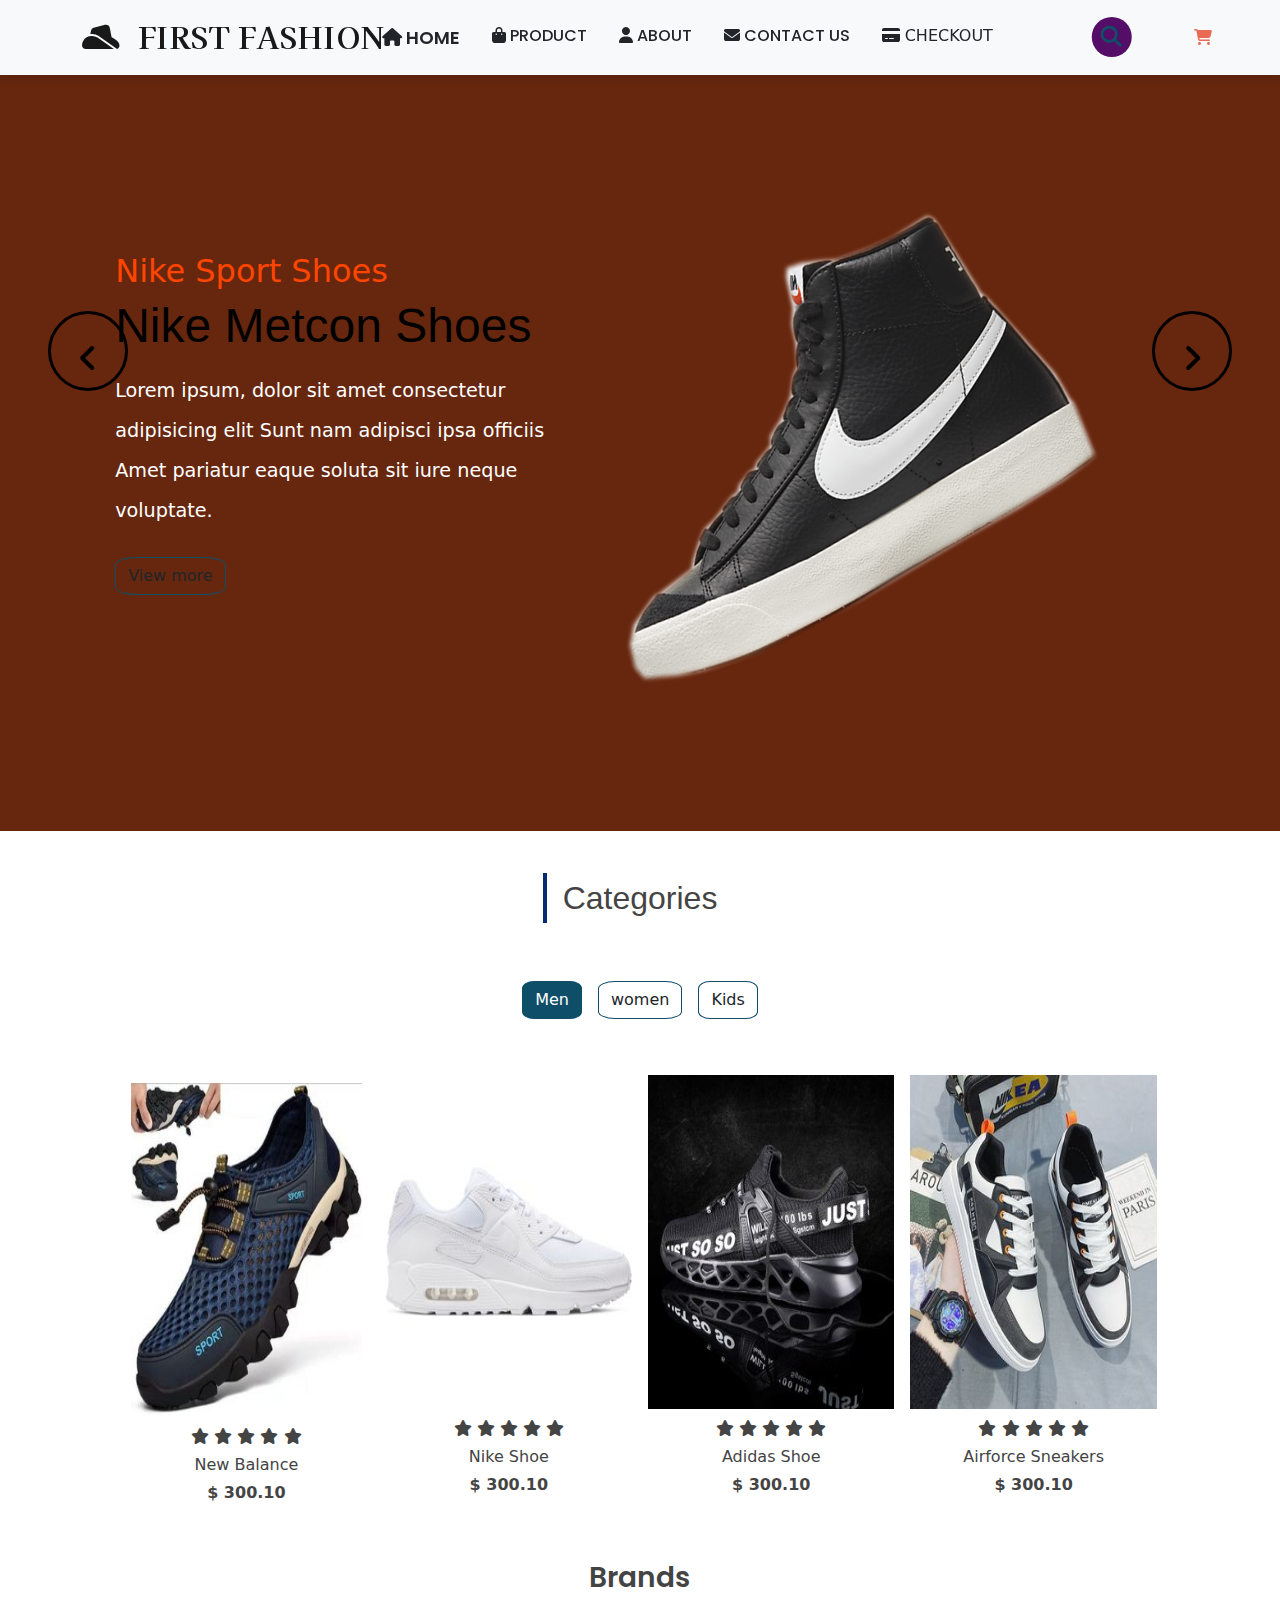
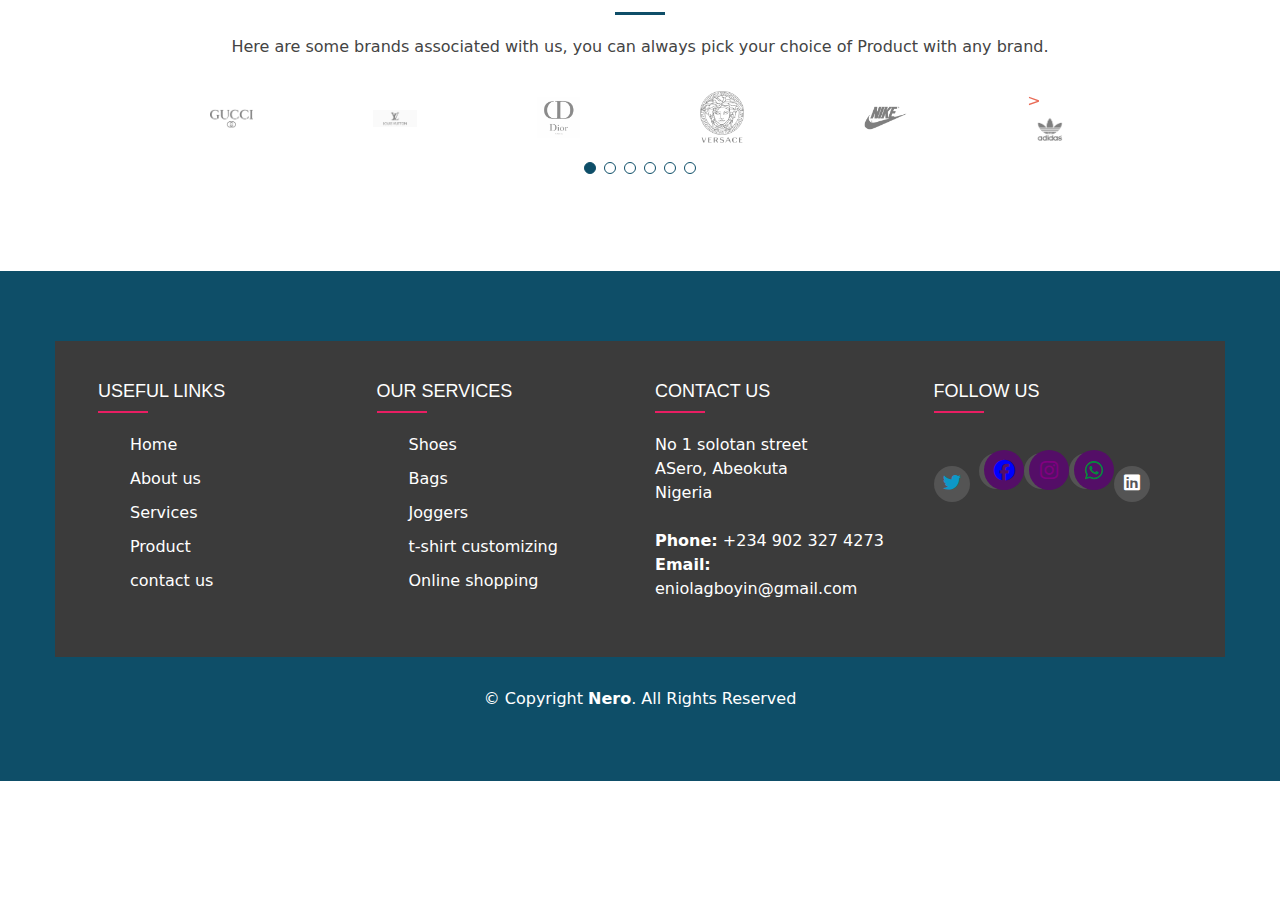
==== commit 231580bb: "nav bar updated" ====
--- a/index.html
+++ b/index.html
@@ -21,19 +21,81 @@
  
   <!-- ======= Header ======= -->
 
+  <!-- <nav class="nav_bar navbar-light">
+    <div class="container">
+      <div class="brand">
+        <a href="./index.html">
+          <i class="fa-solid fa-hat-cowboy-side"></i>
+          <span class="text-uppercase ms-2">First Fashion</span>
+        </a>
+      </div>
+      <div class="navItems">
+        <ul>
+
+          <li class="navLinks">
+            <a href="">
+              <i class="fa fa-home" aria-hidden="true"></i>
+              Home
+            </a>
+          </li>
+          <li class="navLinks">
+            <a href="">
+              <i class="fa fa-shopping-bag" aria-hidden="true"></i>
+              Product
+            </a>
+          </li>
+          <li class="navLinks">
+            <a href="">
+              <i class="fa fa-user" aria-hidden="true"></i>
+              About us
+            </a>
+          </li>
+          <li class="navLinks">
+            <a href="">
+              <i class="fa fa-envelope" aria-hidden="true"></i>
+              Contact
+            </a>
+          </li>
+          <li class="navLinks">
+            <a href="">
+              <i class="fa fa-credit-card-alt" aria-hidden="true"></i>
+              Checkout
+            </a>
+          </li>
+        </ul>
+      </div>
+      
+      <div class="sbtn">
+        <div class="search-box">
+          <input type="text" placeholder="search">
+          <a href="" class="icon">
+            <i class="fa fa-search" aria-hidden="true"></i>
+          </a>
+        </div>
+        <i class="fa fa-shopping-cart" aria-hidden="true"></i>
+      </div>
+    </div>
+  </nav> -->
+
   <nav class="navbar navbar-expand-lg navbar-light bg-light fixed-top">
     <div class="container">
-      <a class="navbar-brand order-lg-0 justify-content-between align-items-center" href="index.html">
+      <a class="navbar-brand order-lg-0  align-items-center" href="index.html">
         <i class="fa-solid fa-hat-cowboy-side"></i>
         <span class="text-uppercase ms-2">First Fashion</span> 
       </a>
-
-      <div class=" order-lg-2">
-        <button type="button" class="btn border-0 position-relative">
-          <i class="fa fa-search"></i>
-        </button>
-        
-      </div>
+      
+      <div class="sbtn order-lg-2 ms-5  align-items-center">
+        <div class="search-box">
+          <input type="text" placeholder="search">
+          <a href="" class="icon">
+            <i class="fa fa-search" aria-hidden="true"></i>
+          </a>
+        </div>
+        <div class="mx-3">
+          <a href="" class=""><i class="fa fa-shopping-cart " aria-hidden="true"></i></a>
+        </div>
+      </div>
+      
 
       <button class="navbar-toggler border-0" type="button" data-bs-toggle="collapse" data-bs-target="#navbarNavDropdown" aria-controls="navbarNavDropdown" aria-expanded="false" aria-label="Toggle navigation">
         <span class="navbar-toggler-icon"></span>
@@ -42,32 +104,38 @@
       <div class="collapse navbar-collapse order-lg-1" id="navbarNavDropdown">
         <ul class="navbar-nav mx-auto text-center ">
           <li class="nav-item px-2 py-2">
-            <a class="nav-link text-uppercase text-dark active" aria-current="page" href="index.html">Home</a>
+            <a class="nav-link text-uppercase text-dark active" aria-current="page" href="index.html">
+              <i class="fa fa-home" aria-hidden="true"></i>
+              Home
+            </a>
           </li>
           <li class="nav-item px-2 py-2">
-            <a class="nav-link text-uppercase text-dark " aria-current="page" href="#catig">Categories</a>
+            <a class="nav-link text-uppercase text-dark" href="shoes.html">
+              <i class="fa fa-shopping-bag" aria-hidden="true"></i>
+              product
+            </a>
           </li>
           <li class="nav-item px-2 py-2">
-            <a class="nav-link text-uppercase text-dark" href="#brands">Brand</a>
-          </li>
-          <li class="nav-item px-2 py-2 dropdown">
-            <a class="nav-link text-uppercase text-dark dropdown-toggle" href="#" id="navbarDropdownMenuLink" role="button" data-bs-toggle="dropdown" aria-expanded="false">
-                product
-              </a>
-              <ul class="dropdown-menu" aria-labelledby="navbarDropdownMenuLink">
-                <li><a class="dropdown-item" href="./shoes.html">Shoes</a></li>
-                <li><a class="dropdown-item" href="./bags.html">Bags</a></li>
-                <li><a class="dropdown-item" href="./joggers.html">Joggers</a></li>
-              </ul>
-            </li>
+            <a class="nav-link text-uppercase text-dark" href="about.html">
+              <i class="fa fa-user" aria-hidden="true"></i>
+              About
+            </a>
+          </li>
           <li class="nav-item px-2 py-2">
-            <a class="nav-link text-uppercase text-dark" href="about.html">About</a>
-          </li>
-          <li class="nav-item px-2 py-2">
-            <a class="nav-link text-uppercase text-dark" href="contact.html">Contact us</a>
+            <a class="nav-link text-uppercase text-dark" href="contact.html">
+              <i class="fa fa-envelope" aria-hidden="true"></i>
+              Contact us
+            </a>
+          </li>
+          <li class="nav-items px-2 py-2">
+            <a class="nav-link text-uppercase text-dark" href="checkout.html" >
+              <i class="fa fa-credit-card-alt" aria-hidden="true "></i>
+              Checkout
+            </a>
           </li>
         </ul>
       </div>
+
     </div>
   </nav>
   <!-- header section ends -->
--- a/assets/css/style.css
+++ b/assets/css/style.css
@@ -60,11 +60,54 @@
 # Navigation Menu
 --------------------------------------------------------------*/
 
+/* .nav_bar{
+  background-color: rgb(242, 240, 240);
+  box-shadow: 10px 15px 23px 0px rgba(0,0,0,0.1);
+  width: 100%;
+  max-height: 70px;
+  display: flex; 
+  justify-content: center;
+  align-items: center;
+  position: sticky;
+  z-index: 1000;
+}
+.nav_bar .container{
+    width: 100%;
+    height: auto;
+    display: flex;
+    padding: 20px;
+    justify-content: space-between;
+    align-items: center;
+    color: black !important;
+}
+.nav_bar .container a{
+  text-decoration: none;
+}
+.brand{
+    font-size: 30px;
+}
+.navItems ul{
+  list-style-type: none;
+}
+.navItems ul li{
+  margin-top: 10px;
+  margin-left: 20px;
+  display: inline-block;
+  font-size: 18px;
+  color: #000;
+}*/
+
+
+
+
 #navbarNavDropdown .navbar-nav .nav-item .nav-link:hover{
   color: #0e4e68;
 }
 .navbar{
   box-shadow: 0 3px 9px 3px rgba(0, 0, 0, 0.1);
+}
+#navbarNavDropdown{
+  margin-left: -60px;
 }
 #navbarNavDropdown .navbar-nav .nav-item .nav-link.active {
   font-weight: 600;
@@ -73,17 +116,78 @@
 }
 .navbar-brand{
   font-weight: bold;
-  font-size: 20px;
+  font-size: 30px;
   text-decoration: none;
+  margin-right: -80px;
 }
 .navbar-brand span{
   font-family: var(--lg-font);
 }
 .nav-item{
   font-family: var(--sm-font);
-  font-weight: 600;
-}
-
+  font-weight: 500;
+}
+.sbtn{
+  display: flex;
+  justify-content: space-evenly;
+  align-items: center;
+  justify-content: end;
+  margin-right: -30px;
+}
+.sbtn .search-box{
+  margin-right: 20px;
+}
+.search-box{
+  position: absolute;
+  top: 50%;
+  right: 8%;
+  transform: translate(-50%, -50%);
+  height: 40px;
+  border-radius:40px;
+  padding: 10px;
+  margin-left: 80px;
+}
+.search-box:hover{
+
+  border: 1px solid  #540E67;
+}
+.search-box:hover > input{
+  width: 150px;
+  padding: 0 10px;
+} 
+.search-box:hover > .icon{
+  background: #536179;
+} 
+.icon:hover{
+  transform: rotate(360deg) scale(0.8);
+}
+input{
+  width: 0;
+  border: none;
+  outline: none;
+  padding: 0;
+  background: none;
+  font-size: 1.1rem;
+  transition: 0.5s ease;
+  color: #000;
+}
+.icon{
+  margin-top: -11px;
+  margin-right: -9.5px;
+  color: #0e4e68;
+  float: right;
+  width: 40px;
+  font-size: 1.3rem;
+  height: 40px;
+  background-color: #540E67;
+  border-radius: 50%;
+  display: flex;
+  justify-content: center;
+  align-items: center;
+  transition: 0.4s;
+  cursor: pointer;
+  text-decoration: none;
+}
 
 
 
@@ -536,7 +640,11 @@
     transform: translateY(0);
   }
 }
-
+@media(max-width: 1194px){
+  .navbar-brand{
+    margin-left: -60px;
+  }
+}
 @media(max-width: 767px){
   .footer-col{
     width: 50%;
